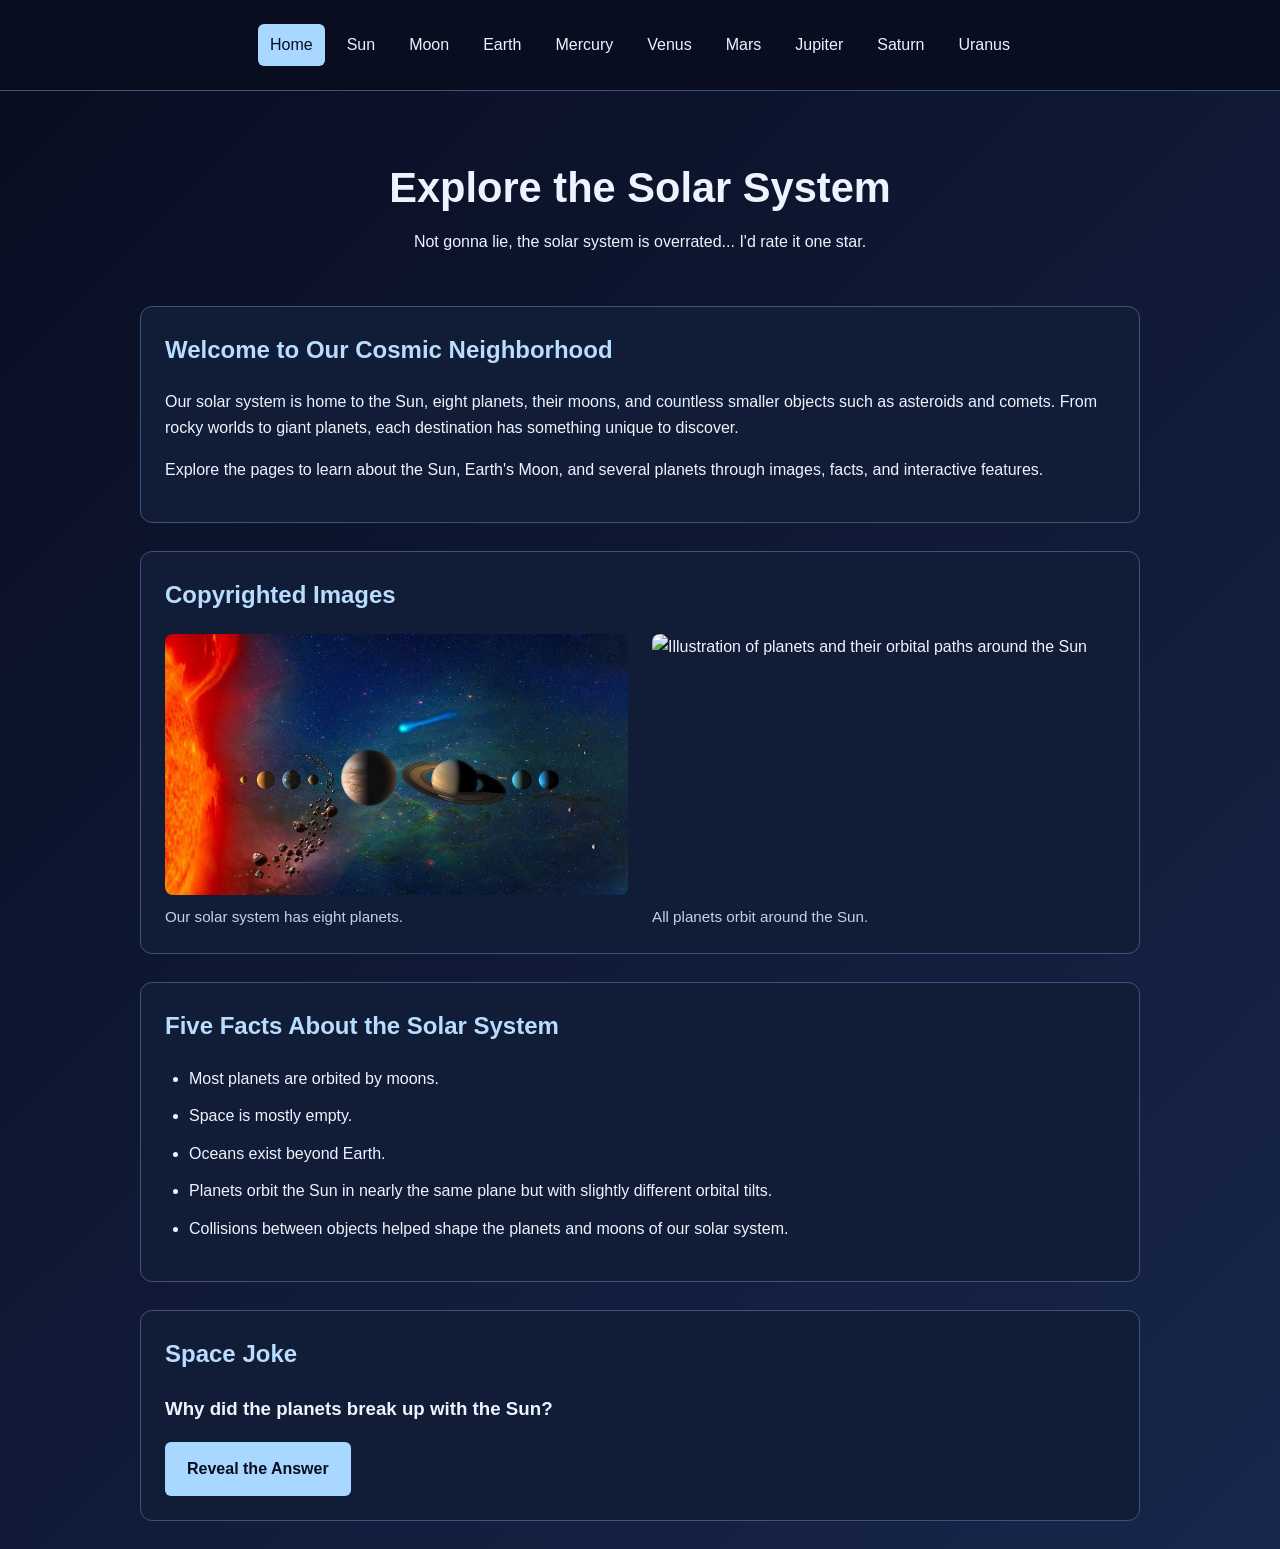
==== index.html @ c0331de4 "Add more comments and make slight changes" ====
<!doctype html>
<html lang="en">
  <head>
    <meta charset="UTF-8" />
    <meta name="viewport" content="width=device-width, initial-scale=1.0" />

    <title>Solar System Project | Home</title>

    <link rel="stylesheet" href="css/styles.css" />
    <!-- defer waits until the HTML is parsed before connecting the controls. -->
    <script src="javascript/home.js" defer></script>
  </head>

  <body class="home-page">
    <header class="site-header">
      <!-- Shared navigation; aria-current identifies this page. -->
      <nav aria-label="Main navigation">
        <a href="index.html" aria-current="page">Home</a>
        <a href="sun.html">Sun</a>
        <a href="moon.html">Moon</a>
        <a href="earth.html">Earth</a>
        <a href="mercury.html">Mercury</a>
        <a href="venus.html">Venus</a>
        <a href="mars.html">Mars</a>
        <a href="jupiter.html">Jupiter</a>
        <a href="saturn.html">Saturn</a>
        <a href="uranus.html">Uranus</a>
      </nav>
    </header>

    <main>
      <!-- Page title and short tagline. -->
      <section class="hero">
        <h1>Explore the Solar System</h1>

        <p>
          Not gonna lie, the solar system is overrated... I'd rate it one star.
        </p>
      </section>

      <section class="panel">
        <!-- The homepage introduction has its own themed panel. -->
        <h2>Welcome to Our Cosmic Neighborhood</h2>

        <p>
          Our solar system is home to the Sun, eight planets, their moons, and
          countless smaller objects such as asteroids and comets. From rocky
          worlds to giant planets, each destination has something unique to
          discover.
        </p>

        <p>
          Explore the pages to learn about the Sun, Earth's Moon, and several
          planets through images, facts, and interactive features.
        </p>
      </section>

      <section class="panel">
        <h2>Copyrighted Images</h2>

        <!-- Each figure pairs an image with its caption; alt text describes the image. -->
        <div class="image-grid">
          <figure>
            <img
              src="images/solar-system1.jpg"
              alt="Illustration of the Sun and the eight planets of the solar system"
            />
            <figcaption>Our solar system has eight planets.</figcaption>
          </figure>

          <figure>
            <img
              src="images/solar-system2.jpg"
              alt="Illustration of planets and their orbital paths around the Sun"
            />
            <figcaption>All planets orbit around the Sun.</figcaption>
          </figure>
        </div>
      </section>

      <section class="panel">
        <h2>Five Facts About the Solar System</h2>

        <!-- Keep the five facts visible independently of the interactive feature. -->
        <ul class="facts-list">
          <li>Most planets are orbited by moons.</li>
          <li>Space is mostly empty.</li>
          <li>Oceans exist beyond Earth.</li>
          <li>
            Planets orbit the Sun in nearly the same plane but with slightly
            different orbital tilts.
          </li>
          <li>
            Collisions between objects helped shape the planets and moons of
            our solar system.
          </li>
        </ul>
      </section>

      <section class="panel">
        <h2>Space Joke</h2>
        <h3>Why did the planets break up with the Sun?</h3>

        <!-- Start with the answer hidden; home.js toggles it and aria-expanded. -->
        <p id="joke-answer" hidden>
          They needed some space—but they still kept coming around.
        </p>

        <button
          type="button"
          id="joke-button"
          aria-expanded="false"
          aria-controls="joke-answer"
        >
          Reveal the Answer
        </button>
      </section>
    </main>
  </body>
</html>
---- css/styles.css ----
/* Shared defaults: include padding and borders in element widths. */
* {
  box-sizing: border-box;
}

body {
  margin: 0;
  font-family: Arial, Helvetica, sans-serif;
  line-height: 1.6;
}

/* Homepage palette; subject pages override the shared blue accents below. */
.home-page {
  color: #edf3ff;
  background: linear-gradient(135deg, #080d20, #17264b);
}

/* Shared header and navigation layout. */
.site-header {
  padding: 24px;
  text-align: center;
  background-color: #080d20;
  border-bottom: 1px solid #40527b;
}

.site-name {
  margin: 0 0 16px;
  font-size: 1.4rem;
  font-weight: bold;
}

/* Wrap navigation links onto additional rows on narrow screens. */
nav {
  display: flex;
  flex-wrap: wrap;
  justify-content: center;
  gap: 10px;
}

nav a {
  padding: 8px 12px;
  color: #edf3ff;
  text-decoration: none;
  border-radius: 6px;
}

/* Highlight both hovered links and the current page. */
nav a:hover,
nav a[aria-current="page"] {
  color: #080d20;
  background-color: #a8d8ff;
}

/* Center the content and limit line lengths on wide screens. */
main {
  width: 90%;
  max-width: 1000px;
  margin: 0 auto;
}

/* Shared title area and heading styles. */
.hero {
  padding: 60px 0 36px;
  text-align: center;
}

.eyebrow {
  color: #a8d8ff;
  font-weight: bold;
}

h1 {
  margin: 12px 0;
  font-size: 2.6rem;
  line-height: 1.2;
}

h2 {
  margin-top: 0;
  color: #b9ddff;
}

.hero p {
  max-width: 700px;
  margin-left: auto;
  margin-right: auto;
}

/* Reusable content containers; each page theme supplies its own colors. */
.panel {
  margin-bottom: 28px;
  padding: 24px;
  background-color: #111c36;
  border: 1px solid #40527b;
  border-radius: 12px;
}

/* Images sit side by side when space allows and wrap on smaller screens. */
.image-grid {
  display: flex;
  flex-wrap: wrap;
  gap: 24px;
}

figure {
  flex: 1 1 260px;
  min-width: 0;
  margin: 0;
}

/* Scale images to their containers while preserving their natural proportions. */
img {
  display: block;
  width: 100%;
  height: auto;
  border-radius: 8px;
}

figcaption {
  margin-top: 10px;
  color: #c5d0e8;
  font-size: 0.95rem;
}

.facts-list {
  padding-left: 24px;
}

.facts-list li {
  margin-bottom: 12px;
}

/* Homepage punchline styling; JavaScript controls its hidden attribute. */
#joke-answer {
  padding: 16px;
  color: #b9ddff;
  background-color: #080d20;
  border-left: 4px solid #a8d8ff;
  border-radius: 6px;
  font-size: 1.2rem;
  font-weight: bold;
}

/* Shared button appearance and hover feedback. */
button {
  padding: 12px 20px;
  color: #080d20;
  background-color: #a8d8ff;
  border: 2px solid transparent;
  border-radius: 6px;
  font: inherit;
  font-weight: bold;
  cursor: pointer;
}

button:hover {
  background-color: #d0eaff;
}

/* Keep keyboard focus visible on links and buttons. */
a:focus-visible,
button:focus-visible {
  outline: 3px solid #ffd166;
  outline-offset: 4px;
}

footer {
  padding: 24px;
  text-align: center;
  color: #c5d0e8;
}

/* Matching wide frames; cover fills each frame by cropping excess image area. */
.home-page .image-grid img {
  width: 100%;
  height: auto;
  aspect-ratio: 16 / 9;
  object-fit: cover;
  border-radius: 8px;
}

/* Anchor the second image at the bottom so excess height is cropped from the top. */
.home-page .image-grid figure:nth-child(2) img {
  object-position: center bottom;
}


/* Sun theme: warm backgrounds, gold accents, and a glowing title. */
.sun-page {
  color: #fff1df;
  background: linear-gradient(135deg, #211008, #542508);
}

.sun-page .site-header {
  background-color: #211008;
  border-bottom-color: #a65d2a;
}

.sun-page nav a {
  color: #fff1df;
}

.sun-page nav a:hover,
.sun-page nav a[aria-current="page"] {
  color: #211008;
  background-color: #ffc078;
}

.sun-page .eyebrow,
.sun-page h2 {
  color: #ffd19a;
}

.sun-page h1 {
  color: #fff1df;
  text-shadow: 0 0 24px #b95214;
}

.sun-page .panel {
  background-color: #32180d;
  border-color: #a65d2a;
}

.sun-page figcaption,
.sun-page footer {
  color: #e9c7a7;
}

.sun-page button {
  color: #211008;
  background-color: #ffc078;
}

.sun-page button:hover {
  background-color: #ffdcad;
}

.sun-page a:focus-visible,
.sun-page button:focus-visible {
  outline-color: #fff1df;
}

/* Limit the modal to the viewport and allow scrolling on short screens. */
#sun-joke-dialog {
  width: 90%;
  max-width: 480px;
  max-height: 85vh;
  overflow-y: auto;
  padding: 28px;
  color: #fff1df;
  background-color: #32180d;
  border: 2px solid #ffc078;
  border-radius: 12px;
  box-shadow: 0 0 35px #00000080;
}

/* Dim the rest of the page while the Sun dialog is open. */
#sun-joke-dialog::backdrop {
  background-color: #000000b3;
}

.sun-punchline {
  margin: 24px 0;
  color: #ffd19a;
  font-size: 1.3rem;
  font-weight: bold;
}

/* Moon page: charcoal backgrounds and silver accents. */
.moon-page {
  color: #f0f0f4;
  background: linear-gradient(135deg, #101116, #30333e);
}

.moon-page .site-header {
  background-color: #101116;
  border-bottom-color: #626777;
}

.moon-page nav a {
  color: #f0f0f4;
}

.moon-page nav a:hover,
.moon-page nav a[aria-current="page"] {
  color: #101116;
  background-color: #d7dbe5;
}

.moon-page h1 {
  text-shadow: 0 0 24px #9097aa;
}

.moon-page h2 {
  color: #e0e3ed;
}

.moon-page .panel {
  background-color: #20222b;
  border-color: #626777;
}

.moon-page figcaption {
  color: #c8ccd8;
}

/* Equal image frames preserve each photograph without cropping. */
.moon-page .image-grid img {
  aspect-ratio: 1 / 1;
  object-fit: contain;
  background-color: #101116;
}

.moon-page button {
  color: #101116;
  background-color: #d7dbe5;
}

.moon-page button:hover {
  background-color: #ffffff;
}

.moon-page a:focus-visible,
.moon-page button:focus-visible {
  outline-color: #ffffff;
}

/* Interactive moon-phase display. */
.phase-explorer {
  text-align: center;
}

#phase-display {
  margin: 24px 0;
  padding: 24px;
  background-color: #101116;
  border: 1px solid #626777;
  border-radius: 12px;
}

#phase-symbol {
  display: block;
  font-size: 6rem;
  line-height: 1.3;
}

#phase-name {
  margin: 16px 0;
  font-size: 1.5rem;
}

#phase-description {
  max-width: 550px;
  margin: 0 auto;
}

#phase-counter {
  color: #c8ccd8;
  font-size: 0.9rem;
}

.phase-controls {
  display: flex;
  flex-wrap: wrap;
  justify-content: center;
  gap: 12px;
}

.phase-note {
  margin-bottom: 0;
  color: #c8ccd8;
  font-size: 0.9rem;
}
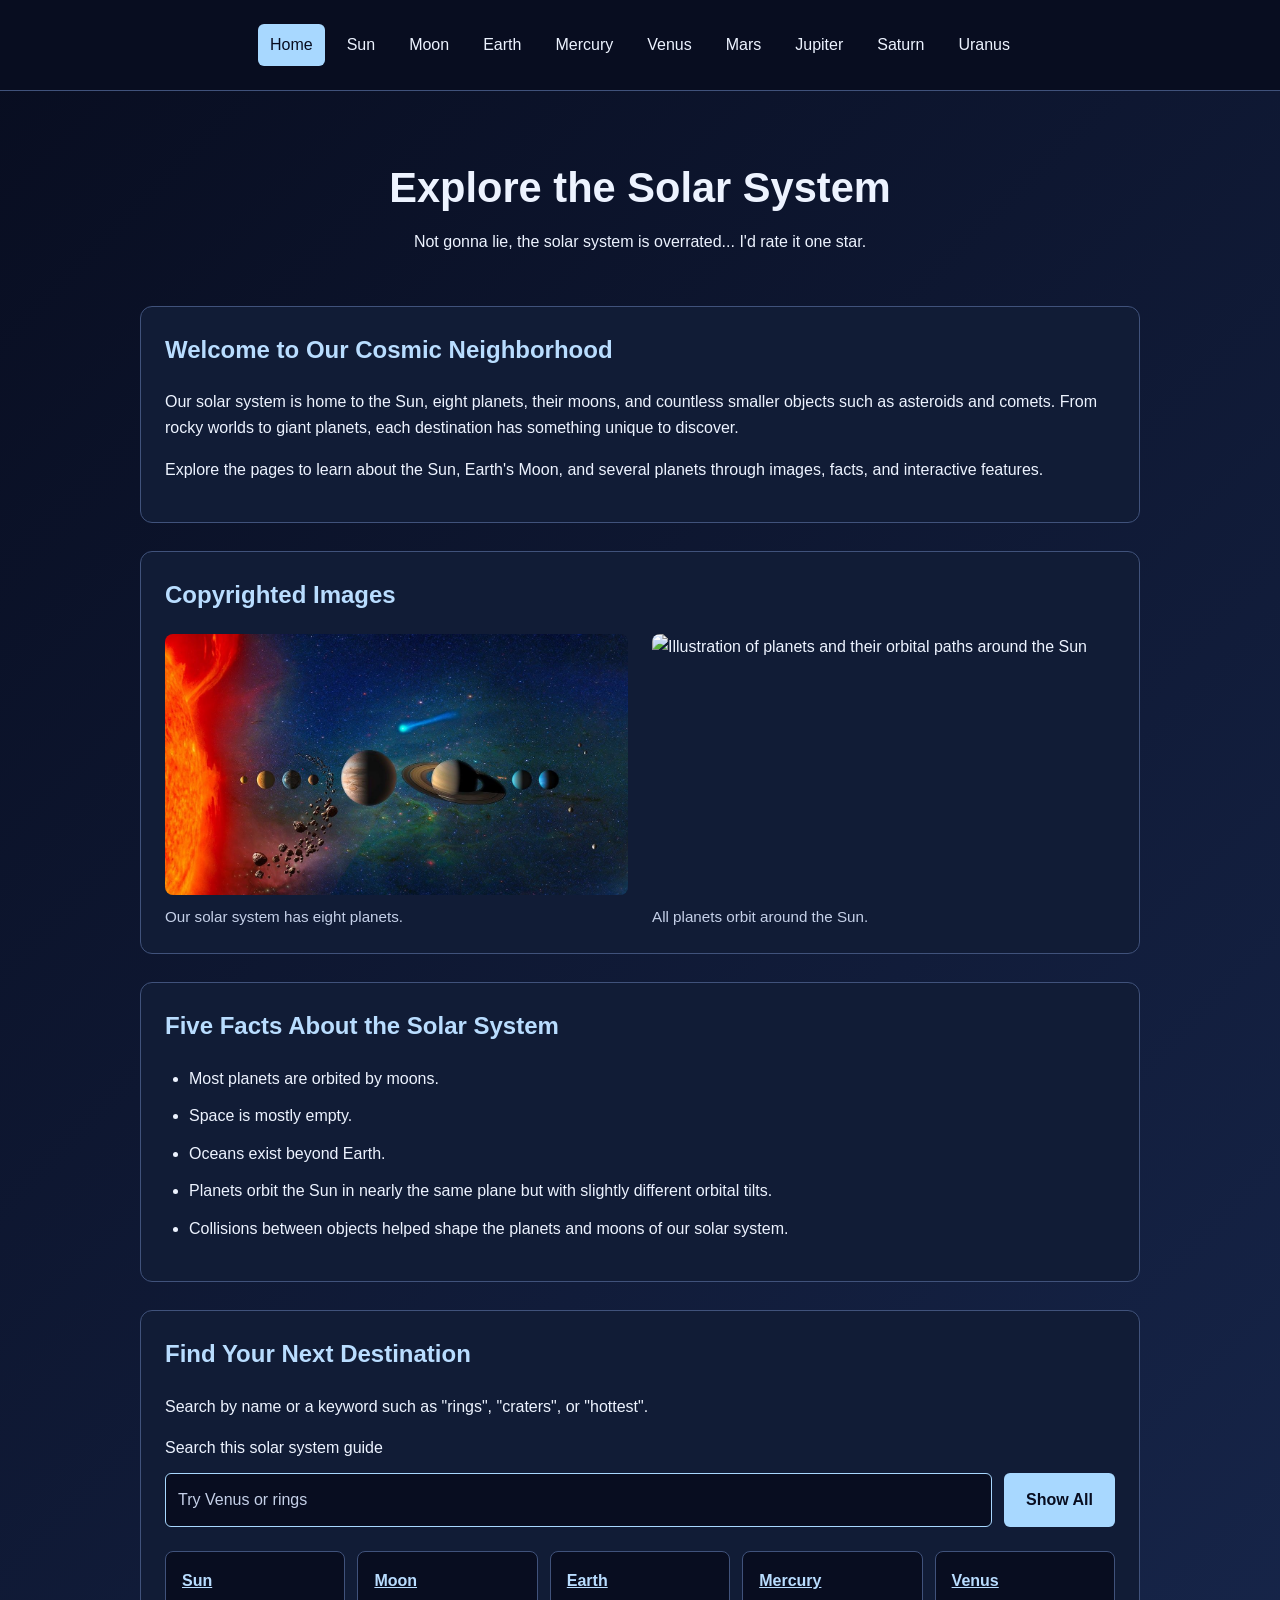
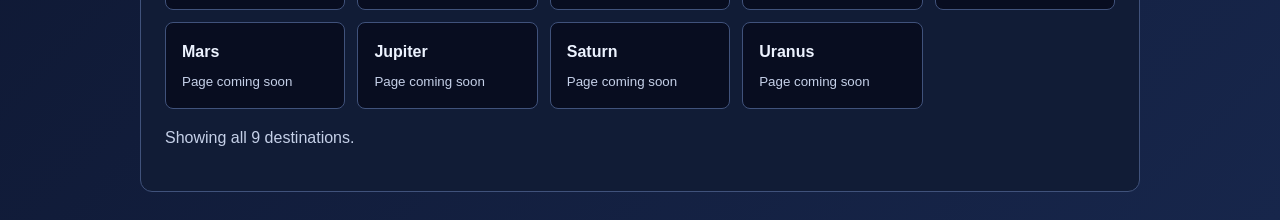
==== commit d3bd9318: "Create page for Venus and make small changes throughout the project" ====
--- a/index.html
+++ b/index.html
@@ -98,22 +98,26 @@
       </section>
 
       <section class="panel">
-        <h2>Space Joke</h2>
-        <h3>Why did the planets break up with the Sun?</h3>
-
-        <!-- Start with the answer hidden; home.js toggles it and aria-expanded. -->
-        <p id="joke-answer" hidden>
-          They needed some space—but they still kept coming around.
-        </p>
-
-        <button
-          type="button"
-          id="joke-button"
-          aria-expanded="false"
-          aria-controls="joke-answer"
-        >
-          Reveal the Answer
-        </button>
+        <h2>Find Your Next Destination</h2>
+        <p>Search by name or a keyword such as "rings", "craters", or "hottest".</p>
+        <label for="destination-search">Search this solar system guide</label>
+        <div class="destination-controls">
+          <input type="search" id="destination-search" placeholder="Try Venus or rings">
+          <button type="button" id="clear-destinations">Show All</button>
+        </div>
+        <!-- JavaScript filters the cards without changing the main navigation. -->
+        <ul class="destination-grid">
+          <li class="destination-card" data-search="sun star light heat"><a href="sun.html">Sun</a></li>
+          <li class="destination-card" data-search="moon satellite phases craters"><a href="moon.html">Moon</a></li>
+          <li class="destination-card" data-search="earth planet oceans life"><a href="earth.html">Earth</a></li>
+          <li class="destination-card" data-search="mercury planet rocky smallest"><a href="mercury.html">Mercury</a></li>
+          <li class="destination-card" data-search="venus planet clouds hottest"><a href="venus.html">Venus</a></li>
+          <li class="destination-card" data-search="mars planet red rocky"><span>Mars</span><small>Page coming soon</small></li>
+          <li class="destination-card" data-search="jupiter planet giant largest"><span>Jupiter</span><small>Page coming soon</small></li>
+          <li class="destination-card" data-search="saturn planet giant rings"><span>Saturn</span><small>Page coming soon</small></li>
+          <li class="destination-card" data-search="uranus planet ice giant"><span>Uranus</span><small>Page coming soon</small></li>
+        </ul>
+        <p id="destination-status" role="status">Showing all 9 destinations.</p>
       </section>
     </main>
   </body>
--- a/css/styles.css
+++ b/css/styles.css
@@ -130,16 +130,6 @@
   margin-bottom: 12px;
 }
 
-/* Homepage punchline styling; JavaScript controls its hidden attribute. */
-#joke-answer {
-  padding: 16px;
-  color: #b9ddff;
-  background-color: #080d20;
-  border-left: 4px solid #a8d8ff;
-  border-radius: 6px;
-  font-size: 1.2rem;
-  font-weight: bold;
-}
 
 /* Shared button appearance and hover feedback. */
 button {
@@ -240,31 +230,8 @@
   outline-color: #fff1df;
 }
 
-/* Limit the modal to the viewport and allow scrolling on short screens. */
-#sun-joke-dialog {
-  width: 90%;
-  max-width: 480px;
-  max-height: 85vh;
-  overflow-y: auto;
-  padding: 28px;
-  color: #fff1df;
-  background-color: #32180d;
-  border: 2px solid #ffc078;
-  border-radius: 12px;
-  box-shadow: 0 0 35px #00000080;
-}
-
-/* Dim the rest of the page while the Sun dialog is open. */
-#sun-joke-dialog::backdrop {
-  background-color: #000000b3;
-}
-
-.sun-punchline {
-  margin: 24px 0;
-  color: #ffd19a;
-  font-size: 1.3rem;
-  font-weight: bold;
-}
+
+
 
 /* Moon page: charcoal backgrounds and silver accents. */
 .moon-page {
@@ -370,4 +337,465 @@
   margin-bottom: 0;
   color: #c8ccd8;
   font-size: 0.9rem;
-}+}
+
+/* Earth daytime theme: ocean blues, green accents, and light panels. */
+.earth-page {
+  color: #153d49;
+  background: linear-gradient(135deg, #dff5ff, #e2f3df);
+}
+
+.earth-page .site-header {
+  background-color: #164d60;
+  border-bottom-color: #347a83;
+}
+
+.earth-page nav a {
+  color: #ffffff;
+}
+
+.earth-page nav a:hover,
+.earth-page nav a[aria-current="page"] {
+  color: #12382c;
+  background-color: #b9edbc;
+}
+
+.earth-page h1 {
+  color: #145b75;
+}
+
+.earth-page h2 {
+  color: #216344;
+}
+
+.earth-page .panel {
+  background-color: #f5fbff;
+  border-color: #83abae;
+}
+
+.earth-page figcaption {
+  color: #365766;
+}
+
+/* Square frames show the complete images without cropping. */
+.earth-page .image-grid img {
+  aspect-ratio: 1 / 1;
+  object-fit: contain;
+  background-color: #102733;
+}
+
+.earth-page button {
+  color: #ffffff;
+  background-color: #216344;
+}
+
+.earth-page button:hover {
+  background-color: #174b33;
+}
+
+/* Dark outlines are visible against the light daytime panels. */
+.earth-page button:focus-visible {
+  outline-color: #145b75;
+}
+
+.earth-page nav a:focus-visible {
+  outline-color: #ffffff;
+}
+
+.earth-interaction {
+  text-align: center;
+}
+
+#earth-theme-status {
+  margin-bottom: 0;
+  font-weight: bold;
+}
+
+/* JavaScript adds night-mode to the body to activate these overrides. */
+.earth-page.night-mode {
+  color: #e7f4ff;
+  background: linear-gradient(135deg, #071724, #102d34);
+}
+
+.earth-page.night-mode .site-header {
+  background-color: #071724;
+  border-bottom-color: #497888;
+}
+
+.earth-page.night-mode h1 {
+  color: #b7e3ff;
+}
+
+.earth-page.night-mode h2 {
+  color: #a9e7ba;
+}
+
+.earth-page.night-mode .panel {
+  background-color: #132f3c;
+  border-color: #497888;
+}
+
+.earth-page.night-mode figcaption {
+  color: #bfd4df;
+}
+
+.earth-page.night-mode button {
+  color: #12382c;
+  background-color: #b9edbc;
+}
+
+.earth-page.night-mode button:hover {
+  background-color: #d8f7da;
+}
+
+.earth-page.night-mode button:focus-visible {
+  outline-color: #ffffff;
+}
+
+/* Mercury theme: rocky grays with copper accents. */
+.mercury-page {
+  color: #f2eeeb;
+  background: linear-gradient(135deg, #191817, #39322e);
+}
+
+.mercury-page .site-header {
+  background-color: #191817;
+  border-bottom-color: #8c7463;
+}
+
+.mercury-page nav a {
+  color: #f2eeeb;
+}
+
+.mercury-page nav a:hover,
+.mercury-page nav a[aria-current="page"] {
+  color: #211a16;
+  background-color: #e5b38c;
+}
+
+.mercury-page h1 {
+  color: #f2eeeb;
+  text-shadow: 0 0 20px #756254;
+}
+
+.mercury-page h2 {
+  color: #edc5a5;
+}
+
+.mercury-page .panel {
+  background-color: #292522;
+  border-color: #8c7463;
+}
+
+.mercury-page figcaption {
+  color: #d4c5b9;
+}
+
+/* Preserve the complete photographs inside matching square frames. */
+.mercury-page .image-grid img {
+  aspect-ratio: 1 / 1;
+  object-fit: contain;
+  background-color: #191817;
+}
+
+.mercury-page button {
+  color: #211a16;
+  background-color: #e5b38c;
+}
+
+.mercury-page button:hover {
+  background-color: #f5d2b7;
+}
+
+/* Highlight keyboard focus on links, buttons, and radio inputs. */
+.mercury-page a:focus-visible,
+.mercury-page button:focus-visible,
+.mercury-page input:focus-visible {
+  outline: 3px solid #ffffff;
+  outline-offset: 4px;
+}
+
+/* Keep the quiz question and its answers grouped together. */
+.mercury-quiz fieldset {
+  min-width: 0;
+  margin: 0 0 20px;
+  padding: 20px;
+  border: 1px solid #8c7463;
+  border-radius: 8px;
+}
+
+.mercury-quiz legend {
+  padding: 0 8px;
+  font-weight: bold;
+}
+
+/* Clicking anywhere on a label selects its radio button. */
+.mercury-answer {
+  display: flex;
+  align-items: center;
+  gap: 12px;
+  margin: 12px 0;
+  padding: 12px;
+  background-color: #191817;
+  border-radius: 6px;
+  cursor: pointer;
+}
+
+.mercury-answer:hover {
+  background-color: #42372f;
+}
+
+.mercury-answer input {
+  margin: 0;
+  accent-color: #e5b38c;
+}
+
+.mercury-quiz-controls {
+  display: flex;
+  flex-wrap: wrap;
+  gap: 12px;
+}
+
+#mercury-feedback {
+  min-height: 3em;
+  margin-bottom: 0;
+  font-weight: bold;
+}
+
+/* Feedback uses explanatory text as well as color. */
+#mercury-feedback.correct {
+  color: #afe5b7;
+}
+
+#mercury-feedback.incorrect {
+  color: #ffc2b5;
+}
+
+/* Venus theme: gold accents and warm cloud-inspired backgrounds. */
+.venus-page {
+  color: #fff4da;
+  background: linear-gradient(135deg, #30230d, #5c431b);
+}
+
+.venus-page .site-header {
+  background-color: #271e0e;
+  border-bottom-color: #a58b51;
+}
+
+.venus-page nav a {
+  color: #fff4da;
+}
+
+.venus-page nav a:hover,
+.venus-page nav a[aria-current="page"] {
+  color: #30230d;
+  background-color: #f3d58b;
+}
+
+.venus-page h1 {
+  color: #fff4da;
+  text-shadow: 0 0 24px #ad853d;
+}
+
+.venus-page h2 {
+  color: #f3d58b;
+}
+
+.venus-page .panel {
+  background-color: #392b14;
+  border-color: #a58b51;
+}
+
+.venus-page figcaption {
+  color: #e4d4b3;
+}
+
+/* Show the full images inside matching square frames. */
+.venus-page .image-grid img {
+  aspect-ratio: 1 / 1;
+  object-fit: contain;
+  background-color: #271e0e;
+}
+
+.venus-page button {
+  color: #30230d;
+  background-color: #f3d58b;
+}
+
+.venus-page button:hover {
+  background-color: #ffe9b3;
+}
+
+/* A visible outline supports navigation with a keyboard. */
+.venus-page a:focus-visible,
+.venus-page button:focus-visible,
+.venus-page input:focus-visible,
+.venus-page select:focus-visible {
+  outline: 3px solid #ffffff;
+  outline-offset: 4px;
+}
+
+/* Venus heat explorer: thermometer and controls wrap on narrow screens. */
+.venus-heat-layout {
+  display: flex;
+  flex-wrap: wrap;
+  align-items: center;
+  justify-content: center;
+  gap: 32px;
+  margin: 28px 0;
+  padding: 24px;
+  background-color: #271e0e;
+  border-radius: 12px;
+}
+
+.venus-thermometer {
+  flex: 0 0 85px;
+  text-align: center;
+  color: #f3d58b;
+  font-weight: bold;
+}
+
+.heat-tube {
+  position: relative;
+  width: 48px;
+  height: 230px;
+  margin: 12px auto;
+  overflow: hidden;
+  border: 3px solid #f3d58b;
+  border-radius: 24px;
+  background-color: #392b14;
+}
+
+/* JavaScript adjusts the fill height and color to match the slider. */
+#heat-fill {
+  position: absolute;
+  bottom: 0;
+  width: 100%;
+  height: 5.58%;
+  background-color: #f3b83d;
+}
+
+.venus-heat-controls {
+  flex: 1 1 240px;
+  min-width: 0;
+}
+
+/* Fahrenheit is prominent; Celsius appears beneath it as a reference. */
+#heat-reading {
+  margin: 0;
+  font-size: 2.5rem;
+  font-weight: bold;
+  color: #ffe4a3;
+}
+
+#heat-celsius {
+  margin: 0 0 20px;
+  font-size: 1.1rem;
+  color: #e4d4b3;
+}
+
+.venus-heat-controls label {
+  display: block;
+  margin-bottom: 12px;
+  font-weight: bold;
+}
+
+#heat-slider {
+  width: 100%;
+  margin: 0;
+  accent-color: #f3d58b;
+  cursor: pointer;
+}
+
+.heat-presets {
+  display: flex;
+  flex-wrap: wrap;
+  gap: 10px;
+  margin-top: 24px;
+}
+
+#heat-explanation {
+  min-height: 4.8em;
+  color: #fff4da;
+}
+
+.venus-heat-note {
+  color: #e4d4b3;
+  font-size: 0.9rem;
+}
+
+.venus-heat-note a {
+  color: #f3d58b;
+}
+/* Homepage destination search: responsive cards preserve the hidden attribute. */
+.destination-controls {
+  display: flex;
+  flex-wrap: wrap;
+  gap: 12px;
+  margin: 12px 0 24px;
+}
+
+#destination-search {
+  flex: 1 1 220px;
+  min-width: 0;
+  padding: 12px;
+  font: inherit;
+  color: #edf3ff;
+  background-color: #080d20;
+  border: 1px solid #a8d8ff;
+  border-radius: 6px;
+}
+
+#destination-search::placeholder { color: #c5d0e8; }
+#destination-search:focus-visible { outline: 3px solid #ffd166; outline-offset: 4px; }
+
+.destination-grid {
+  display: grid;
+  grid-template-columns: repeat(auto-fit, minmax(150px, 1fr));
+  gap: 12px;
+  list-style: none;
+  padding: 0;
+}
+
+.destination-card {
+  padding: 16px;
+  background-color: #080d20;
+  border: 1px solid #40527b;
+  border-radius: 8px;
+  font-weight: bold;
+}
+
+.destination-card a { color: #b9ddff; }
+.destination-card small { display: block; margin-top: 6px; color: #c5d0e8; font-weight: normal; }
+#destination-status { color: #c5d0e8; }
+
+/* Sun interior explorer: concentric rings are a simplified cross-section. */
+.sun-layer-layout {
+  display: flex;
+  flex-wrap: wrap;
+  align-items: center;
+  gap: 28px;
+  margin: 28px 0;
+}
+
+.sun-cross-section {
+  position: relative;
+  flex: 0 1 260px;
+  width: 100%;
+  aspect-ratio: 1 / 1;
+  margin: 12px auto;
+}
+
+.sun-ring { position: absolute; border-radius: 50%; }
+.convection-ring { inset: 0; background-color: #b94b1b; }
+.radiation-ring { inset: 18%; background-color: #ed942e; }
+.core-ring { inset: 36%; background-color: #ffe09a; }
+.sun-ring.selected-layer { outline: 4px solid #ffffff; outline-offset: 4px; }
+
+.sun-layer-content { flex: 1 1 250px; min-width: 0; }
+.sun-layer-buttons { display: flex; flex-wrap: wrap; gap: 10px; }
+.sun-page .sun-layer-buttons button[aria-pressed="true"] { background-color: #fff1df; border-color: #b95214; }
+.sun-layer-details { margin-top: 20px; padding: 20px; background-color: #211008; border-radius: 8px; }
+.sun-layer-details h3 { margin-top: 0; color: #ffd19a; }
+.sun-layer-note { color: #e9c7a7; font-size: 0.9rem; }
+.sun-layer-note a { color: #ffd19a; }
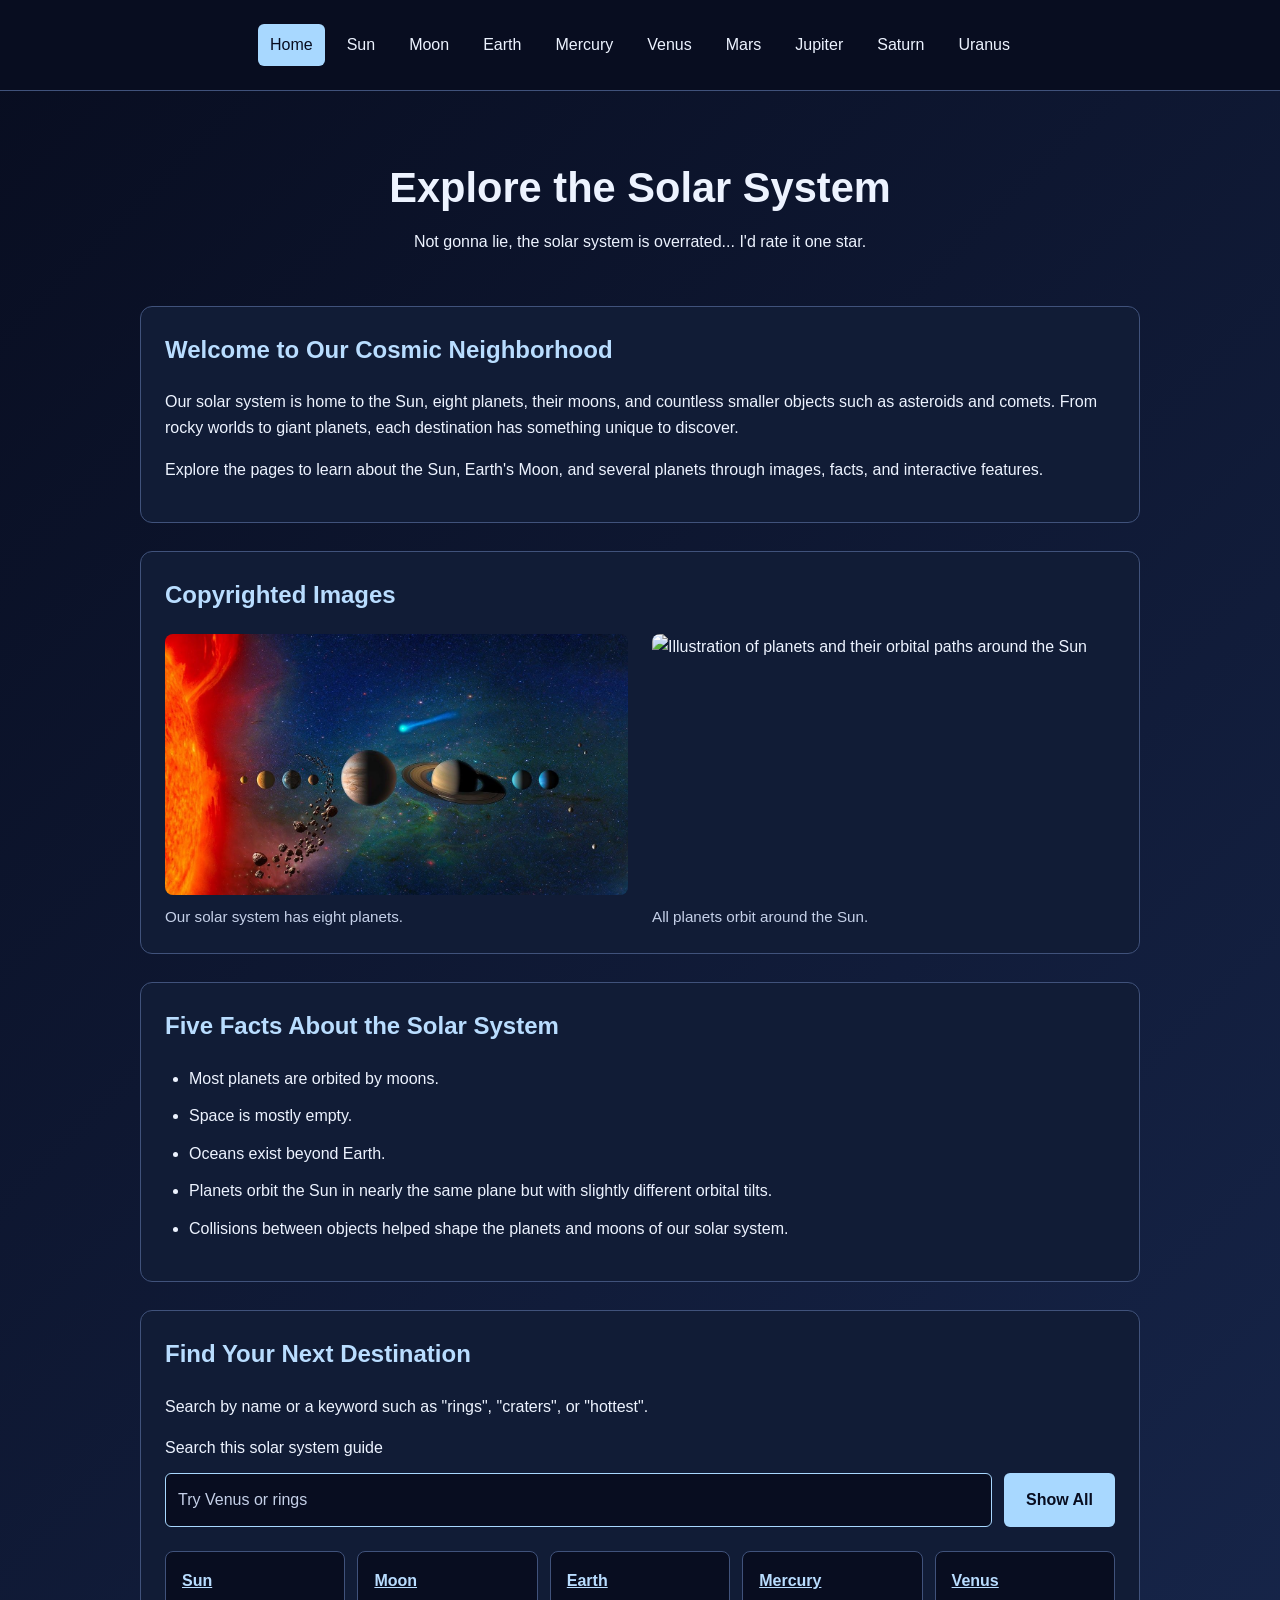
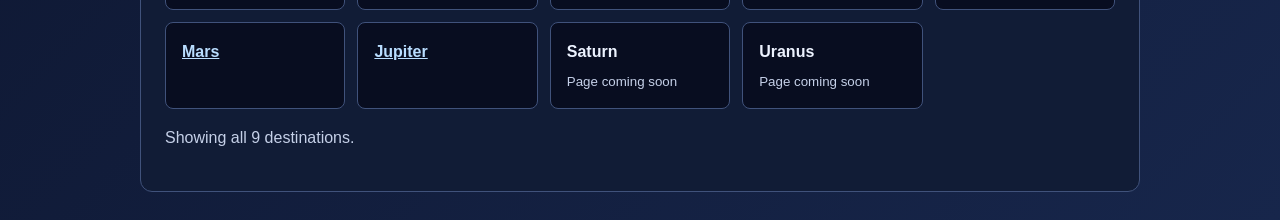
==== commit d34795d5: "Create page for Jupiter" ====
--- a/index.html
+++ b/index.html
@@ -112,8 +112,8 @@
           <li class="destination-card" data-search="earth planet oceans life"><a href="earth.html">Earth</a></li>
           <li class="destination-card" data-search="mercury planet rocky smallest"><a href="mercury.html">Mercury</a></li>
           <li class="destination-card" data-search="venus planet clouds hottest"><a href="venus.html">Venus</a></li>
-          <li class="destination-card" data-search="mars planet red rocky"><span>Mars</span><small>Page coming soon</small></li>
-          <li class="destination-card" data-search="jupiter planet giant largest"><span>Jupiter</span><small>Page coming soon</small></li>
+          <li class="destination-card" data-search="mars planet red rocky"><a href="mars.html">Mars</a></li>
+          <li class="destination-card" data-search="jupiter planet giant largest"><a href="jupiter.html">Jupiter</a></li>
           <li class="destination-card" data-search="saturn planet giant rings"><span>Saturn</span><small>Page coming soon</small></li>
           <li class="destination-card" data-search="uranus planet ice giant"><span>Uranus</span><small>Page coming soon</small></li>
         </ul>
--- a/css/styles.css
+++ b/css/styles.css
@@ -799,3 +799,215 @@
 .sun-layer-details h3 { margin-top: 0; color: #ffd19a; }
 .sun-layer-note { color: #e9c7a7; font-size: 0.9rem; }
 .sun-layer-note a { color: #ffd19a; }
+
+/* Mars theme: iron-red backgrounds with sandy accents. */
+.mars-page {
+  color: #fff0e6;
+  background: linear-gradient(135deg, #260f10, #54261e);
+}
+
+.mars-page .site-header {
+  background-color: #260f10;
+  border-bottom-color: #a9634f;
+}
+
+.mars-page nav a { color: #fff0e6; }
+
+.mars-page nav a:hover,
+.mars-page nav a[aria-current="page"] {
+  color: #260f10;
+  background-color: #f4b18c;
+}
+
+.mars-page h1 { color: #ffd4bd; text-shadow: 0 0 24px #a2462f; }
+.mars-page h2 { color: #ffc19b; }
+.mars-page .panel { background-color: #381b19; border-color: #a9634f; }
+
+/* Square frames preserve the whole image; no visible captions are needed. */
+.mars-page .image-grid img {
+  aspect-ratio: 1 / 1;
+  object-fit: contain;
+  background-color: #260f10;
+}
+
+.mars-page button { color: #260f10; background-color: #f4b18c; }
+.mars-page button:hover { background-color: #ffd4bd; }
+
+.mars-page a:focus-visible,
+.mars-page button:focus-visible,
+.mars-page input:focus-visible,
+.mars-page select:focus-visible {
+  outline: 3px solid #ffffff;
+  outline-offset: 4px;
+}
+
+/* Mars calculator: compact controls beside a distinct result card. */
+.mars-calculator-intro {
+  max-width: none;
+  margin-bottom: 24px;
+  color: #e5c4b6;
+}
+
+.mars-calculator-layout {
+  display: grid;
+  grid-template-columns: minmax(0, 1.15fr) minmax(0, 1fr);
+  gap: 28px;
+  align-items: stretch;
+}
+
+#mars-weight-form {
+  display: flex;
+  flex-direction: column;
+  justify-content: center;
+  gap: 20px;
+  min-width: 0;
+}
+
+.mars-weight-fields {
+  display: grid;
+  grid-template-columns: minmax(0, 1fr) 90px;
+  gap: 12px;
+}
+
+.mars-weight-fields > div { min-width: 0; }
+.mars-weight-fields label { display: block; margin-bottom: 8px; font-weight: bold; }
+
+.mars-weight-fields input,
+.mars-weight-fields select {
+  display: block;
+  width: 100%;
+  height: 52px;
+  padding: 0 12px;
+  font: inherit;
+  color: #fff0e6;
+  background-color: #260f10;
+  border: 1px solid #a9634f;
+  border-radius: 8px;
+  color-scheme: dark;
+}
+
+.mars-weight-fields input::placeholder { color: #bd9180; }
+.mars-weight-controls { display: flex; flex-wrap: wrap; gap: 12px; }
+.mars-weight-controls button { min-height: 48px; }
+.mars-page .mars-reset-button { color: #f4b18c; background-color: transparent; border-color: #a9634f; }
+.mars-page .mars-reset-button:hover { background-color: #54261e; }
+
+#mars-weight-result {
+  display: flex;
+  flex-direction: column;
+  justify-content: center;
+  min-width: 0;
+  min-height: 210px;
+  padding: 24px;
+  text-align: center;
+  background-color: #260f10;
+  border: 1px solid #a9634f;
+  border-radius: 12px;
+}
+
+.mars-result-label { margin: 0; color: #e5c4b6; font-size: 0.8rem; letter-spacing: 0.14em; font-weight: bold; }
+#mars-result-value { margin: 8px 0; color: #ffc19b; font-size: clamp(1.8rem, 4vw, 2.8rem); line-height: 1.2; font-weight: bold; overflow-wrap: anywhere; }
+#mars-result-detail { margin: 0; color: #e5c4b6; font-size: 0.9rem; }
+
+/* Stack the result below the controls on narrower screens. */
+@media (max-width: 700px) {
+  .mars-calculator-layout { grid-template-columns: minmax(0, 1fr); gap: 20px; }
+  #mars-weight-result { min-height: 170px; }
+}
+
+@media (max-width: 380px) {
+  .mars-weight-fields { grid-template-columns: minmax(0, 1fr); }
+}
+
+.mars-note,
+.mars-sources { color: #e5c4b6; font-size: 0.9rem; }
+.mars-sources { margin-bottom: 28px; }
+.mars-sources a { color: #ffc19b; }
+
+/* Jupiter theme: muted cloud bands, warm cream, and brown accents. */
+.jupiter-page {
+  color: #f8efe3;
+  background: repeating-linear-gradient(0deg, #302620 0px, #302620 80px, #392d25 80px, #392d25 140px);
+}
+
+.jupiter-page .site-header { background-color: #211c18; border-bottom-color: #947e66; }
+.jupiter-page nav a { color: #f8efe3; }
+.jupiter-page nav a:hover,
+.jupiter-page nav a[aria-current="page"] { color: #211c18; background-color: #dfc49e; }
+.jupiter-page h1 { color: #f5e0c2; text-shadow: 0 0 22px #8b6449; }
+.jupiter-page h2 { color: #e8cfae; }
+.jupiter-page .panel { background-color: #302720; border-color: #947e66; }
+
+/* Square frames preserve both photographs without cropping. */
+.jupiter-page .image-grid img { aspect-ratio: 1 / 1; object-fit: contain; background-color: #151411; }
+.jupiter-page button { color: #211c18; background-color: #dfc49e; }
+.jupiter-page button:hover { background-color: #f5e0c2; }
+.jupiter-page a:focus-visible,
+.jupiter-page button:focus-visible { outline: 3px solid #ffffff; outline-offset: 4px; }
+.jupiter-page button:disabled { opacity: 0.5; cursor: default; }
+
+.jupiter-moons-section { text-align: center; }
+.jupiter-moons-section > p { max-width: 700px; margin-left: auto; margin-right: auto; }
+
+/* A responsive square contains four concentric orbital paths. */
+#jupiter-orbit-model {
+  position: relative;
+  width: 100%;
+  max-width: 430px;
+  aspect-ratio: 1 / 1;
+  margin: 28px auto;
+  border-radius: 50%;
+  background: radial-gradient(circle, #4d3724, #151411 70%);
+}
+
+.jupiter-model-planet {
+  position: absolute;
+  inset: 39%;
+  border-radius: 50%;
+  background: repeating-linear-gradient(0deg, #d3a274 0%, #d3a274 12%, #f0dab6 12%, #f0dab6 23%, #a36b47 23%, #a36b47 31%);
+  box-shadow: inset -12px -4px 16px #00000060;
+}
+
+/* Each circle rotates its marker around Jupiter; nothing moves until Start. */
+.jupiter-orbit {
+  position: absolute;
+  border: 1px solid #7a6b566e;
+  border-radius: 50%;
+  animation: jupiter-orbit-turn linear infinite;
+  animation-play-state: paused;
+  pointer-events: none;
+}
+
+.io-orbit { inset: 32%; animation-duration: 8s; animation-delay: -1s; }
+.europa-orbit { inset: 22%; animation-duration: 12s; animation-delay: -5s; }
+.ganymede-orbit { inset: 12%; animation-duration: 18s; animation-delay: -11s; }
+.callisto-orbit { inset: 2%; animation-duration: 24s; animation-delay: -18s; }
+
+.orbit-moon {
+  position: absolute;
+  left: 50%;
+  top: 0;
+  width: 13px;
+  height: 13px;
+  transform: translate(-50%, -50%);
+  border-radius: 50%;
+  border: 1px solid #ffffffa0;
+}
+
+.io-orbit .orbit-moon, .io-key { background-color: #f1c95f; }
+.europa-orbit .orbit-moon, .europa-key { background-color: #dceafb; }
+.ganymede-orbit .orbit-moon, .ganymede-key { background-color: #c6946c; }
+.callisto-orbit .orbit-moon, .callisto-key { background-color: #a3a9b2; }
+#jupiter-orbit-model.orbits-running .jupiter-orbit { animation-play-state: running; }
+
+@keyframes jupiter-orbit-turn {
+  from { transform: rotate(0deg); }
+  to { transform: rotate(-360deg); }
+}
+
+.jupiter-moon-legend { display: flex; flex-wrap: wrap; justify-content: center; gap: 12px 20px; list-style: none; padding: 0; }
+.jupiter-moon-legend li { display: flex; align-items: center; gap: 8px; }
+.moon-key { width: 12px; height: 12px; border-radius: 50%; flex-shrink: 0; }
+.jupiter-orbit-controls { display: flex; flex-wrap: wrap; justify-content: center; gap: 12px; margin-top: 24px; }
+#jupiter-orbit-status { font-weight: bold; }
+.jupiter-model-note { color: #d5c6b3; font-size: 0.9rem; }
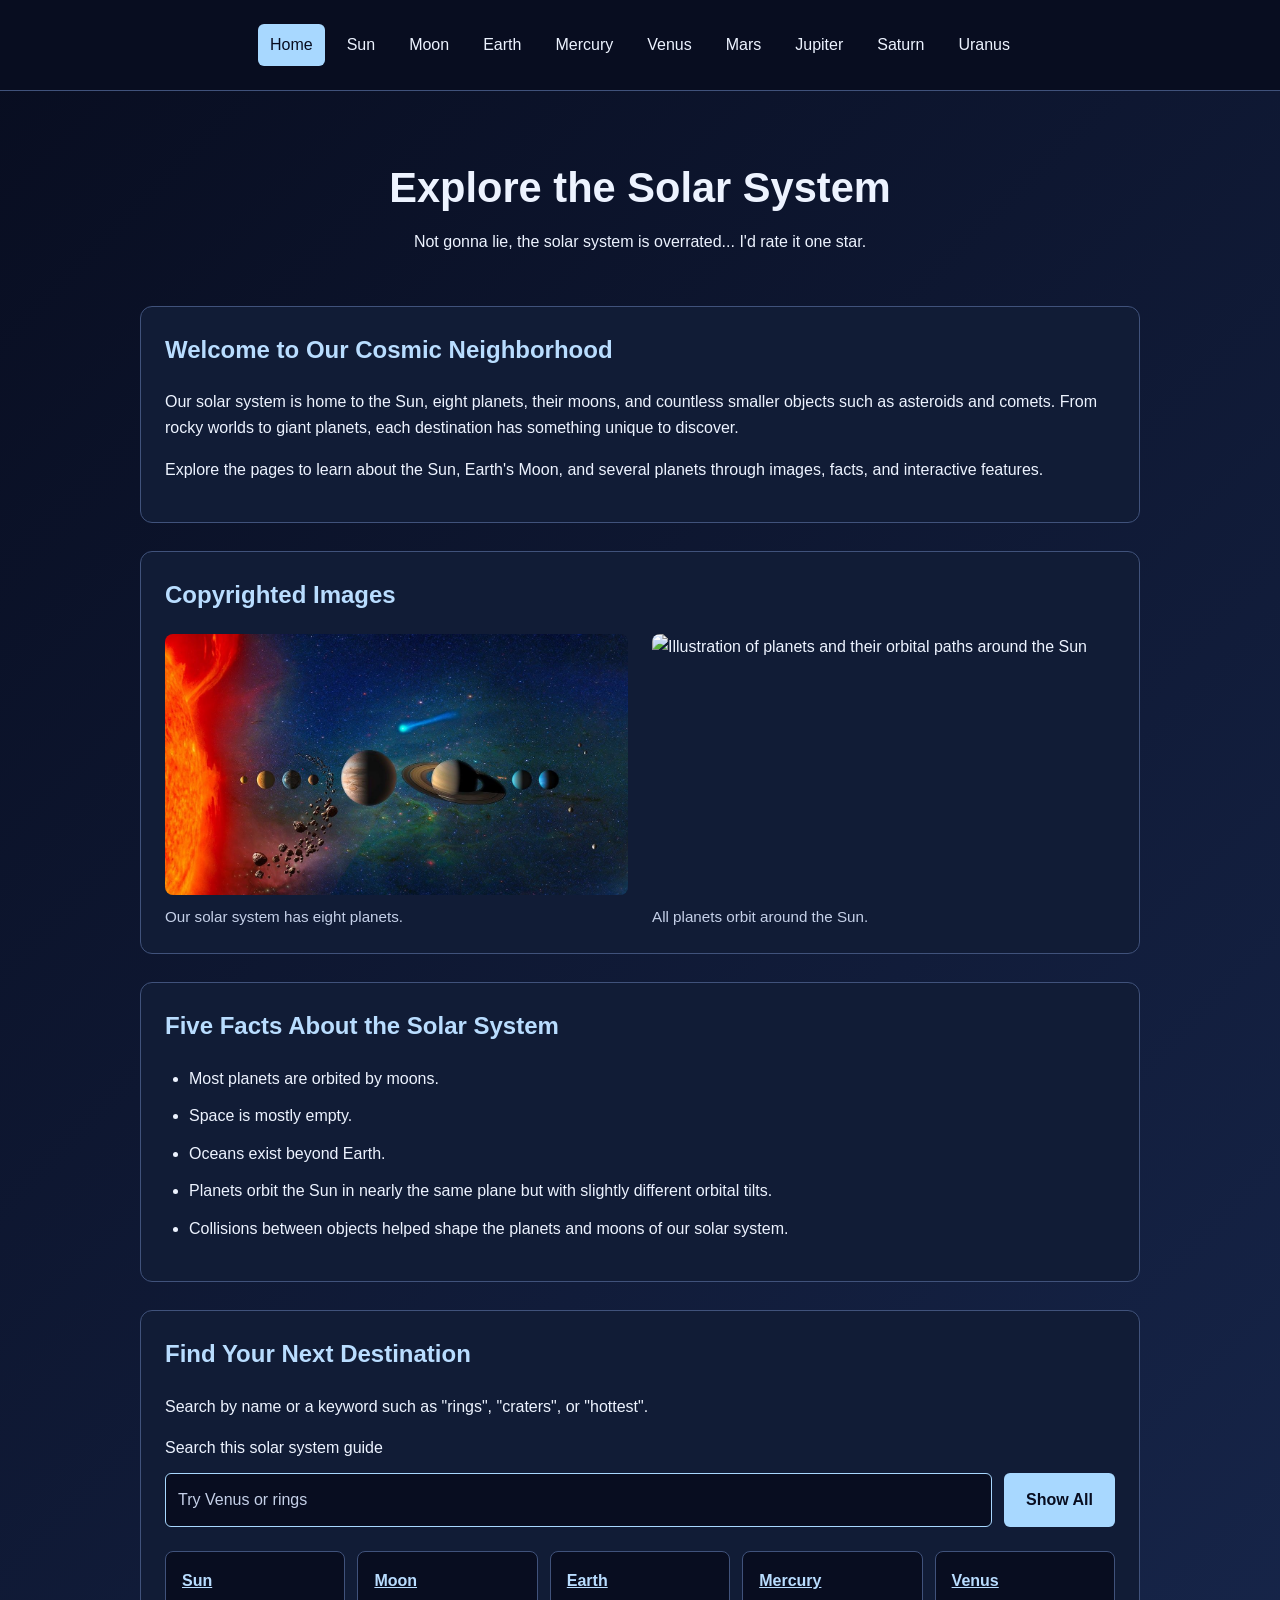
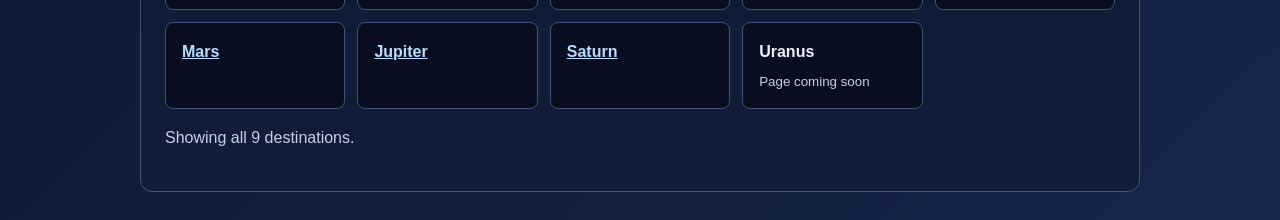
==== commit 040b6239: "Create page for Saturn" ====
--- a/index.html
+++ b/index.html
@@ -114,7 +114,7 @@
           <li class="destination-card" data-search="venus planet clouds hottest"><a href="venus.html">Venus</a></li>
           <li class="destination-card" data-search="mars planet red rocky"><a href="mars.html">Mars</a></li>
           <li class="destination-card" data-search="jupiter planet giant largest"><a href="jupiter.html">Jupiter</a></li>
-          <li class="destination-card" data-search="saturn planet giant rings"><span>Saturn</span><small>Page coming soon</small></li>
+          <li class="destination-card" data-search="saturn planet giant rings"><a href="saturn.html">Saturn</a></li>
           <li class="destination-card" data-search="uranus planet ice giant"><span>Uranus</span><small>Page coming soon</small></li>
         </ul>
         <p id="destination-status" role="status">Showing all 9 destinations.</p>
--- a/css/styles.css
+++ b/css/styles.css
@@ -1011,3 +1011,41 @@
 .jupiter-orbit-controls { display: flex; flex-wrap: wrap; justify-content: center; gap: 12px; margin-top: 24px; }
 #jupiter-orbit-status { font-weight: bold; }
 .jupiter-model-note { color: #d5c6b3; font-size: 0.9rem; }
+
+/* Saturn theme: pale gold accents with warm olive-brown backgrounds. */
+.saturn-page { color: #faf3df; background: linear-gradient(135deg, #252318, #49422a); }
+.saturn-page .site-header { background-color: #201e15; border-bottom-color: #9e9164; }
+.saturn-page nav a { color: #faf3df; }
+.saturn-page nav a:hover,
+.saturn-page nav a[aria-current="page"] { color: #252318; background-color: #e8d59a; }
+.saturn-page h1 { color: #f9e8b6; text-shadow: 0 0 24px #98824a; }
+.saturn-page h2 { color: #ead7a1; }
+.saturn-page .panel { background-color: #302d1f; border-color: #9e9164; }
+
+/* Keep square image frames without cropping the rings out of photographs. */
+.saturn-page .image-grid img { aspect-ratio: 1 / 1; object-fit: contain; background-color: #15150f; }
+.saturn-page button { color: #252318; background-color: #e8d59a; }
+.saturn-page button:hover { background-color: #fff0bf; }
+.saturn-page a:focus-visible,
+.saturn-page button:focus-visible,
+.saturn-page input:focus-visible { outline: 3px solid #ffffff; outline-offset: 4px; }
+
+/* The model and controls wrap into a single column on narrow screens. */
+.saturn-explorer-layout { display: flex; flex-wrap: wrap; align-items: center; gap: 28px; margin: 28px 0; }
+.saturn-ring-model { position: relative; flex: 1 1 280px; max-width: 380px; aspect-ratio: 1 / 1; margin: 0 auto; background-color: #15150f; border-radius: 50%; }
+.saturn-ring { position: absolute; border-radius: 50%; }
+.ring-a { inset: 3%; border: 16px solid #baac78; }
+.ring-b { inset: 15%; border: 22px solid #efdfa9; }
+.ring-c { inset: 29%; border: 10px solid #706a51; }
+.saturn-model-planet { position: absolute; inset: 40%; border-radius: 50%; background: linear-gradient(160deg, #f7e4ae, #af965a); box-shadow: inset -8px -4px 12px #00000050; }
+
+.saturn-ring-controls { flex: 1 1 280px; min-width: 0; }
+.saturn-ring-controls fieldset { min-width: 0; margin: 0; padding: 16px; border: 1px solid #9e9164; border-radius: 10px; }
+.saturn-ring-controls legend { padding: 0 8px; font-weight: bold; }
+.saturn-ring-option { display: flex; align-items: flex-start; gap: 12px; padding: 12px 0; cursor: pointer; }
+.saturn-ring-option input { width: 20px; height: 20px; margin: 3px 0 0; flex-shrink: 0; accent-color: #e8d59a; }
+.saturn-ring-option strong { display: block; color: #f9e8b6; }
+.saturn-ring-option small { display: block; color: #d9ceb0; }
+.saturn-ring-buttons { display: flex; flex-wrap: wrap; gap: 12px; margin-top: 20px; }
+#saturn-ring-status { color: #faf3df; }
+.saturn-model-note { color: #d9ceb0; font-size: 0.9rem; }
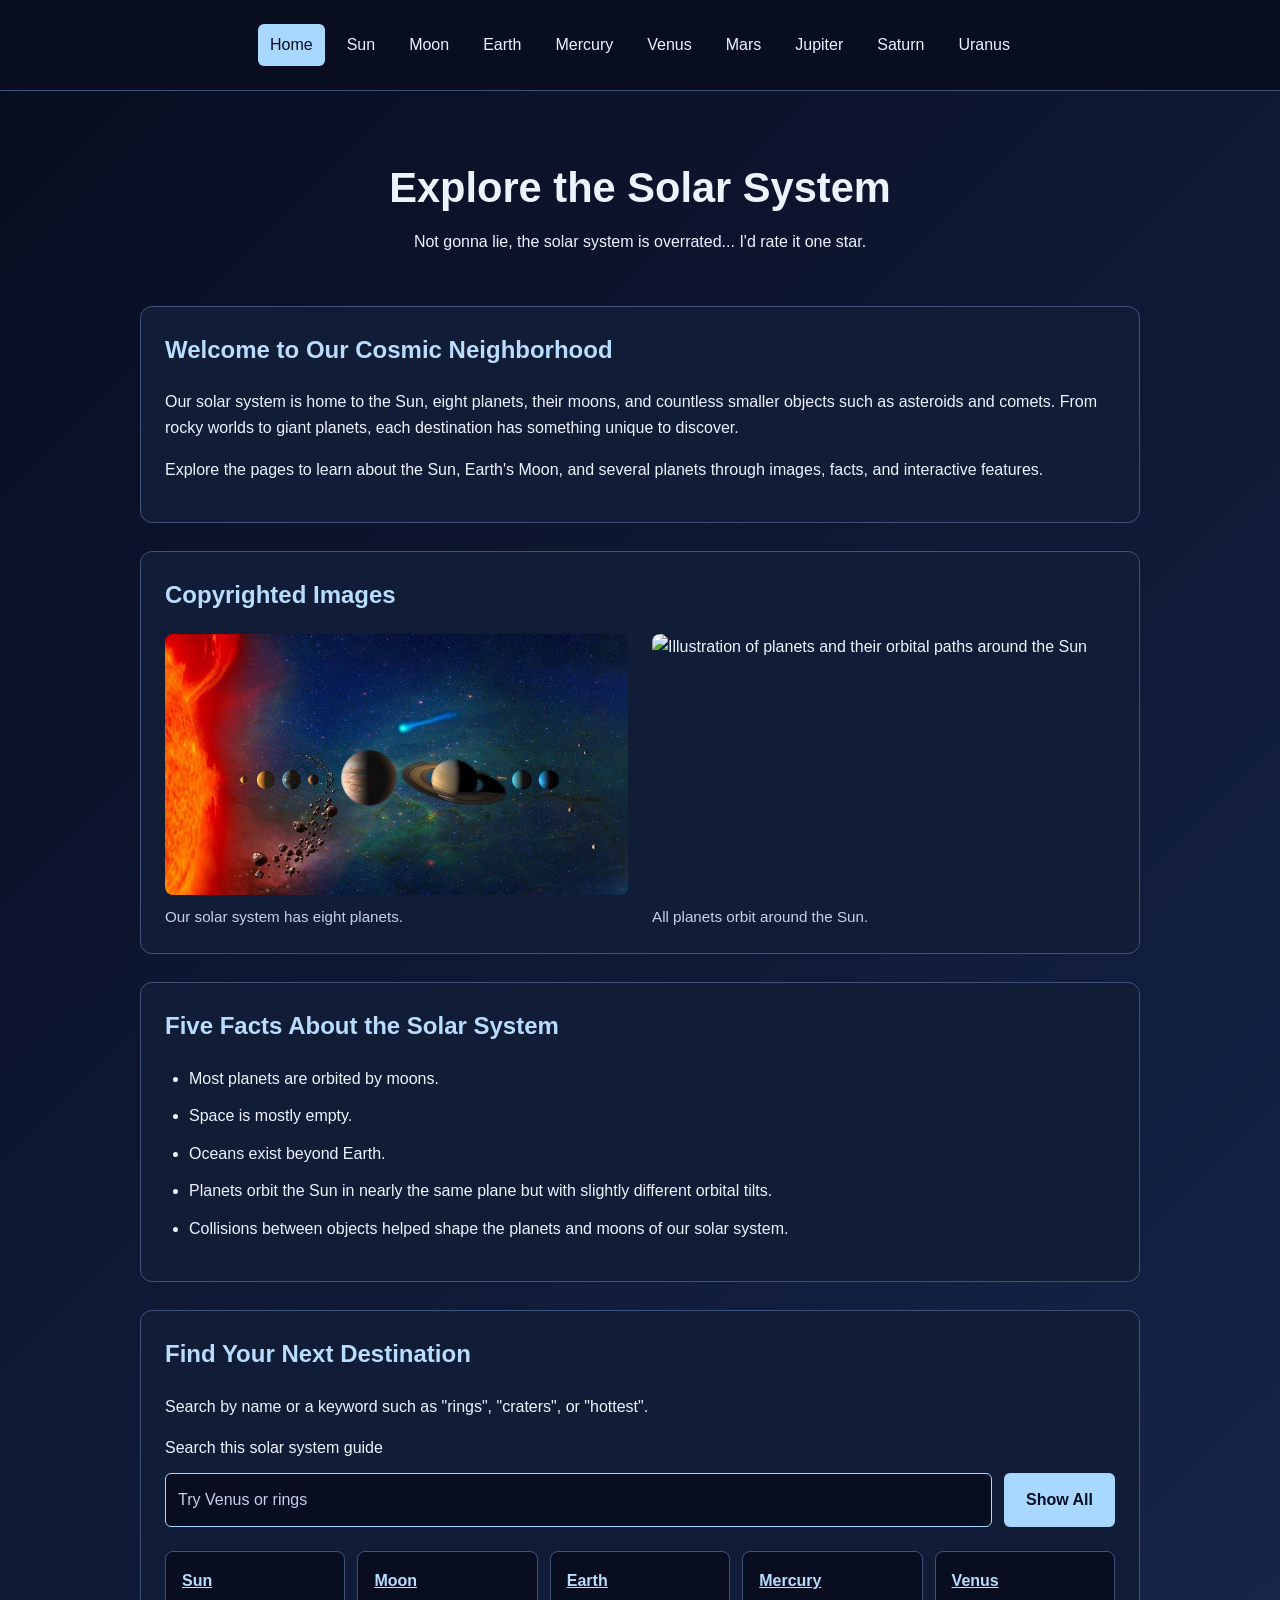
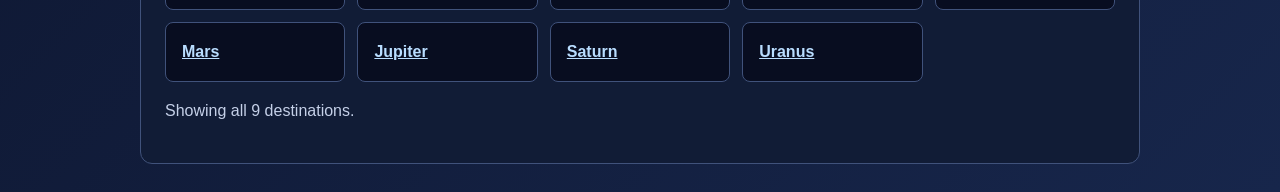
==== commit 56467c34: "Create page for Uranus" ====
--- a/index.html
+++ b/index.html
@@ -115,7 +115,7 @@
           <li class="destination-card" data-search="mars planet red rocky"><a href="mars.html">Mars</a></li>
           <li class="destination-card" data-search="jupiter planet giant largest"><a href="jupiter.html">Jupiter</a></li>
           <li class="destination-card" data-search="saturn planet giant rings"><a href="saturn.html">Saturn</a></li>
-          <li class="destination-card" data-search="uranus planet ice giant"><span>Uranus</span><small>Page coming soon</small></li>
+          <li class="destination-card" data-search="uranus planet ice giant"><a href="uranus.html">Uranus</a></li>
         </ul>
         <p id="destination-status" role="status">Showing all 9 destinations.</p>
       </section>
--- a/css/styles.css
+++ b/css/styles.css
@@ -1049,3 +1049,43 @@
 .saturn-ring-buttons { display: flex; flex-wrap: wrap; gap: 12px; margin-top: 20px; }
 #saturn-ring-status { color: #faf3df; }
 .saturn-model-note { color: #d9ceb0; font-size: 0.9rem; }
+
+/* Uranus theme: deep teal backgrounds and icy blue accents. */
+.uranus-page { color: #e9fcff; background: linear-gradient(135deg, #102c35, #244953); }
+.uranus-page .site-header { background-color: #102c35; border-bottom-color: #6799a4; }
+.uranus-page nav a { color: #e9fcff; }
+.uranus-page nav a:hover,
+.uranus-page nav a[aria-current="page"] { color: #102c35; background-color: #b6e8ee; }
+.uranus-page h1 { color: #d1f6ff; text-shadow: 0 0 24px #518a98; }
+.uranus-page h2 { color: #b6e8ee; }
+.uranus-page .panel { background-color: #183943; border-color: #6799a4; }
+.uranus-page .image-grid img { aspect-ratio: 1 / 1; object-fit: contain; background-color: #0b2128; }
+.uranus-page button { color: #102c35; background-color: #b6e8ee; }
+.uranus-page button:hover { background-color: #d9f9ff; }
+.uranus-page button:disabled { opacity: 0.5; cursor: default; }
+.uranus-page a:focus-visible,
+.uranus-page button:focus-visible { outline: 3px solid #ffffff; outline-offset: 4px; }
+
+/* Responsive diagram and controls sit side by side when space allows. */
+.uranus-tilt-layout { display: flex; flex-wrap: wrap; align-items: center; gap: 28px; margin: 28px 0; }
+.uranus-tilt-stage { position: relative; flex: 1 1 280px; max-width: 350px; aspect-ratio: 1 / 1; margin: 0 auto; overflow: hidden; background-color: #0b2128; border-radius: 12px; }
+
+/* Fixed references make the changing axis angle easy to compare. */
+.uranus-upright-reference { position: absolute; left: 50%; top: 8%; bottom: 8%; border-left: 2px dashed #86a9b1; }
+.uranus-orbit-reference { position: absolute; top: 50%; left: 6%; right: 6%; border-top: 1px solid #86a9b1; }
+.uranus-orbit-label { position: absolute; bottom: 10px; width: 100%; text-align: center; font-size: 0.85rem; color: #bddde3; }
+
+/* JavaScript rotates the globe, equator, and axis together around the center. */
+#uranus-tilting-model { position: absolute; inset: 15%; transform: rotate(98deg); }
+.uranus-model-globe { position: absolute; inset: 19%; border-radius: 50%; background: linear-gradient(100deg, #caf4f4, #7bc6d1 60%, #356c7b); }
+.uranus-model-equator { position: absolute; top: 50%; left: 19%; right: 19%; border-top: 2px solid #397e8c; }
+.uranus-model-axis { position: absolute; left: 50%; top: 0; bottom: 0; width: 3px; background-color: #ffffff; transform: translateX(-50%); }
+.uranus-model-axis::before { content: ""; position: absolute; top: -1px; left: -5px; width: 0; height: 0; border-left: 6px solid transparent; border-right: 6px solid transparent; border-bottom: 12px solid #ffffff; }
+
+.uranus-tilt-controls { flex: 1 1 260px; min-width: 0; }
+.uranus-angle-display { padding: 20px; background-color: #0b2128; border-radius: 10px; }
+.uranus-angle-label { margin: 0; color: #bddde3; letter-spacing: 0.12em; font-size: 0.8rem; font-weight: bold; }
+#uranus-angle { margin: 8px 0; color: #d1f6ff; font-size: 2.8rem; font-weight: bold; line-height: 1.2; }
+#uranus-tilt-description { margin-bottom: 0; }
+.uranus-tilt-buttons { display: flex; flex-wrap: wrap; gap: 12px; margin-top: 14px; }
+.uranus-model-note { color: #bddde3; font-size: 0.9rem; }
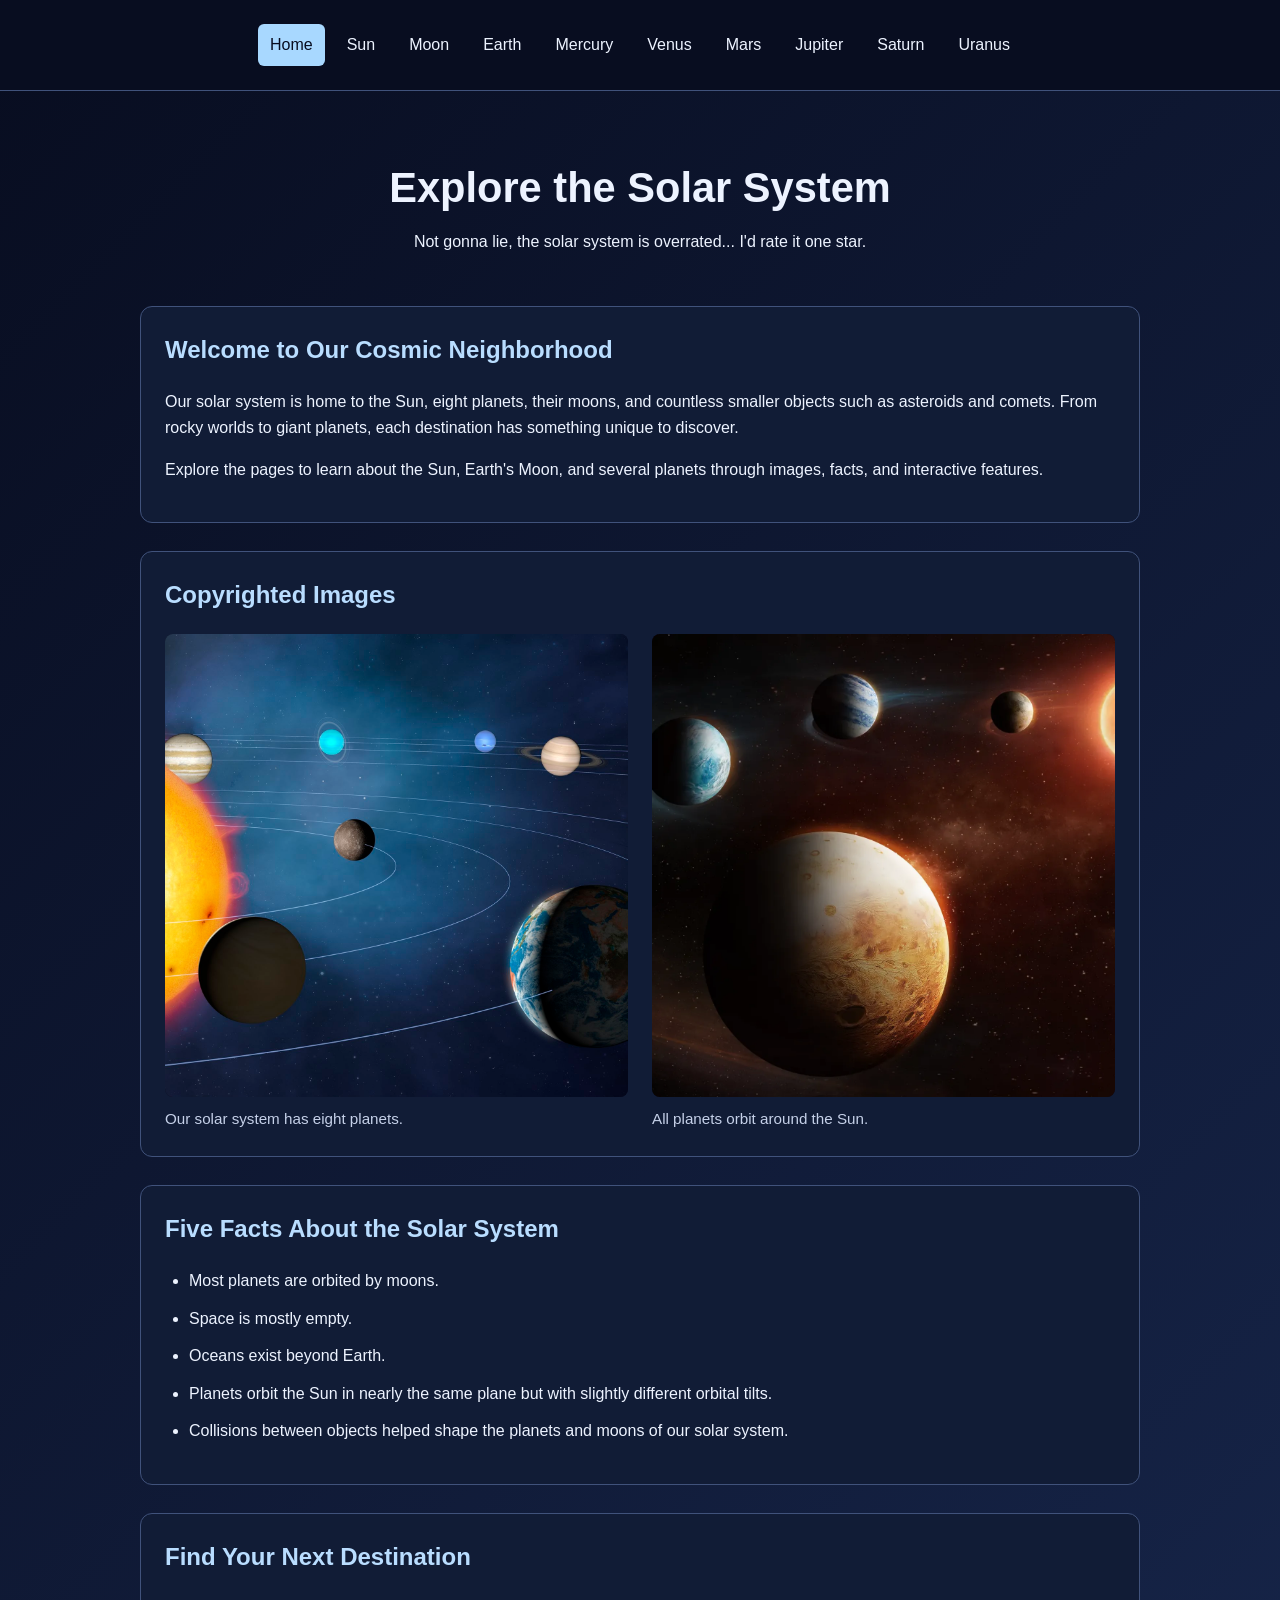
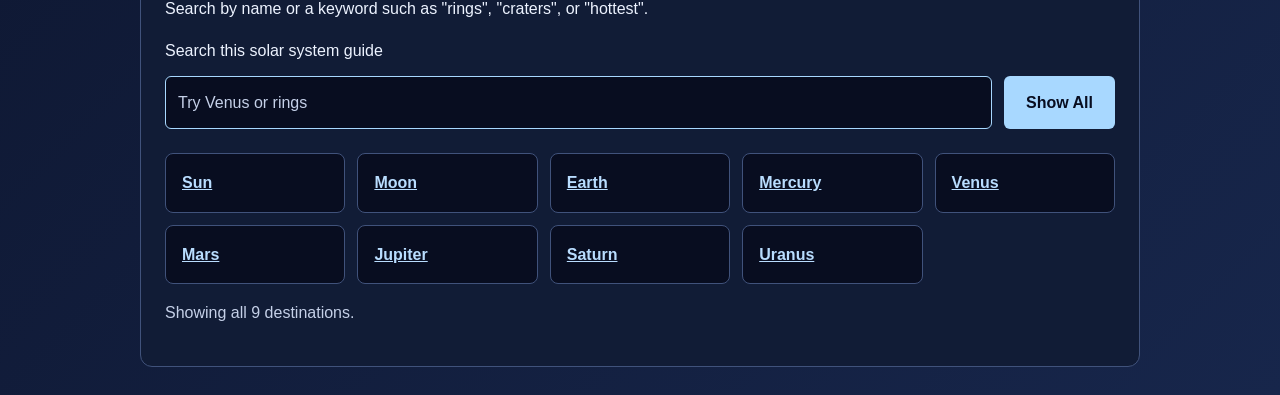
==== commit d4b74d34: "Update project with small changes" ====
--- a/index.html
+++ b/index.html
@@ -70,7 +70,7 @@
 
           <figure>
             <img
-              src="images/solar-system2.jpg"
+              src="images/solar-system2.webp"
               alt="Illustration of planets and their orbital paths around the Sun"
             />
             <figcaption>All planets orbit around the Sun.</figcaption>
--- a/css/styles.css
+++ b/css/styles.css
@@ -108,11 +108,14 @@
   margin: 0;
 }
 
-/* Scale images to their containers while preserving their natural proportions. */
+/* All images use square frames; contain preserves the full picture without stretching. */
 img {
   display: block;
   width: 100%;
   height: auto;
+  aspect-ratio: 1 / 1;
+  object-fit: contain;
+  object-position: center;
   border-radius: 8px;
 }
 
@@ -160,19 +163,9 @@
   color: #c5d0e8;
 }
 
-/* Matching wide frames; cover fills each frame by cropping excess image area. */
-.home-page .image-grid img {
-  width: 100%;
-  height: auto;
-  aspect-ratio: 16 / 9;
-  object-fit: cover;
-  border-radius: 8px;
-}
-
-/* Anchor the second image at the bottom so excess height is cropped from the top. */
-.home-page .image-grid figure:nth-child(2) img {
-  object-position: center bottom;
-}
+/* Page-specific backgrounds fill unused space around nonsquare source images. */
+.home-page .image-grid img { background-color: #080d20; }
+.sun-page .image-grid img { background-color: #211008; }
 
 
 /* Sun theme: warm backgrounds, gold accents, and a glowing title. */
@@ -273,8 +266,6 @@
 
 /* Equal image frames preserve each photograph without cropping. */
 .moon-page .image-grid img {
-  aspect-ratio: 1 / 1;
-  object-fit: contain;
   background-color: #101116;
 }
 
@@ -379,8 +370,6 @@
 
 /* Square frames show the complete images without cropping. */
 .earth-page .image-grid img {
-  aspect-ratio: 1 / 1;
-  object-fit: contain;
   background-color: #102733;
 }
 
@@ -493,8 +482,6 @@
 
 /* Preserve the complete photographs inside matching square frames. */
 .mercury-page .image-grid img {
-  aspect-ratio: 1 / 1;
-  object-fit: contain;
   background-color: #191817;
 }
 
@@ -612,8 +599,6 @@
 
 /* Show the full images inside matching square frames. */
 .venus-page .image-grid img {
-  aspect-ratio: 1 / 1;
-  object-fit: contain;
   background-color: #271e0e;
 }
 
@@ -825,8 +810,6 @@
 
 /* Square frames preserve the whole image; no visible captions are needed. */
 .mars-page .image-grid img {
-  aspect-ratio: 1 / 1;
-  object-fit: contain;
   background-color: #260f10;
 }
 
@@ -939,7 +922,7 @@
 .jupiter-page .panel { background-color: #302720; border-color: #947e66; }
 
 /* Square frames preserve both photographs without cropping. */
-.jupiter-page .image-grid img { aspect-ratio: 1 / 1; object-fit: contain; background-color: #151411; }
+.jupiter-page .image-grid img { background-color: #151411; }
 .jupiter-page button { color: #211c18; background-color: #dfc49e; }
 .jupiter-page button:hover { background-color: #f5e0c2; }
 .jupiter-page a:focus-visible,
@@ -1023,7 +1006,7 @@
 .saturn-page .panel { background-color: #302d1f; border-color: #9e9164; }
 
 /* Keep square image frames without cropping the rings out of photographs. */
-.saturn-page .image-grid img { aspect-ratio: 1 / 1; object-fit: contain; background-color: #15150f; }
+.saturn-page .image-grid img { background-color: #15150f; }
 .saturn-page button { color: #252318; background-color: #e8d59a; }
 .saturn-page button:hover { background-color: #fff0bf; }
 .saturn-page a:focus-visible,
@@ -1059,7 +1042,7 @@
 .uranus-page h1 { color: #d1f6ff; text-shadow: 0 0 24px #518a98; }
 .uranus-page h2 { color: #b6e8ee; }
 .uranus-page .panel { background-color: #183943; border-color: #6799a4; }
-.uranus-page .image-grid img { aspect-ratio: 1 / 1; object-fit: contain; background-color: #0b2128; }
+.uranus-page .image-grid img { background-color: #0b2128; }
 .uranus-page button { color: #102c35; background-color: #b6e8ee; }
 .uranus-page button:hover { background-color: #d9f9ff; }
 .uranus-page button:disabled { opacity: 0.5; cursor: default; }
@@ -1089,3 +1072,43 @@
 #uranus-tilt-description { margin-bottom: 0; }
 .uranus-tilt-buttons { display: flex; flex-wrap: wrap; gap: 12px; margin-top: 14px; }
 .uranus-model-note { color: #bddde3; font-size: 0.9rem; }
+
+/* Subject-page spacing: title-only headers, with the homepage excluded. */
+body:not(.home-page) .hero {
+  padding: 40px 0;
+  text-align: center;
+}
+
+/* Remove default heading margins so the title has equal space above and below. */
+body:not(.home-page) .hero h1 {
+  margin: 0;
+  font-size: clamp(2rem, 5vw, 2.6rem);
+  line-height: 1.2;
+}
+
+/* Keep section headings and the outer edges of all content panels aligned. */
+body:not(.home-page) main > .panel {
+  padding: 24px;
+  margin-bottom: 28px;
+}
+
+body:not(.home-page) main > .panel > h2 {
+  margin: 0 0 20px;
+}
+
+/* Avoid an extra bottom gap from the final paragraph, list, or form in a panel. */
+body:not(.home-page) main > .panel > :last-child {
+  margin-bottom: 0;
+}
+
+/* Slightly tighter spacing keeps title-only pages comfortable on phones. */
+@media (max-width: 600px) {
+  body:not(.home-page) .hero {
+    padding: 28px 0;
+  }
+
+  body:not(.home-page) main > .panel {
+    padding: 20px;
+    margin-bottom: 24px;
+  }
+}
